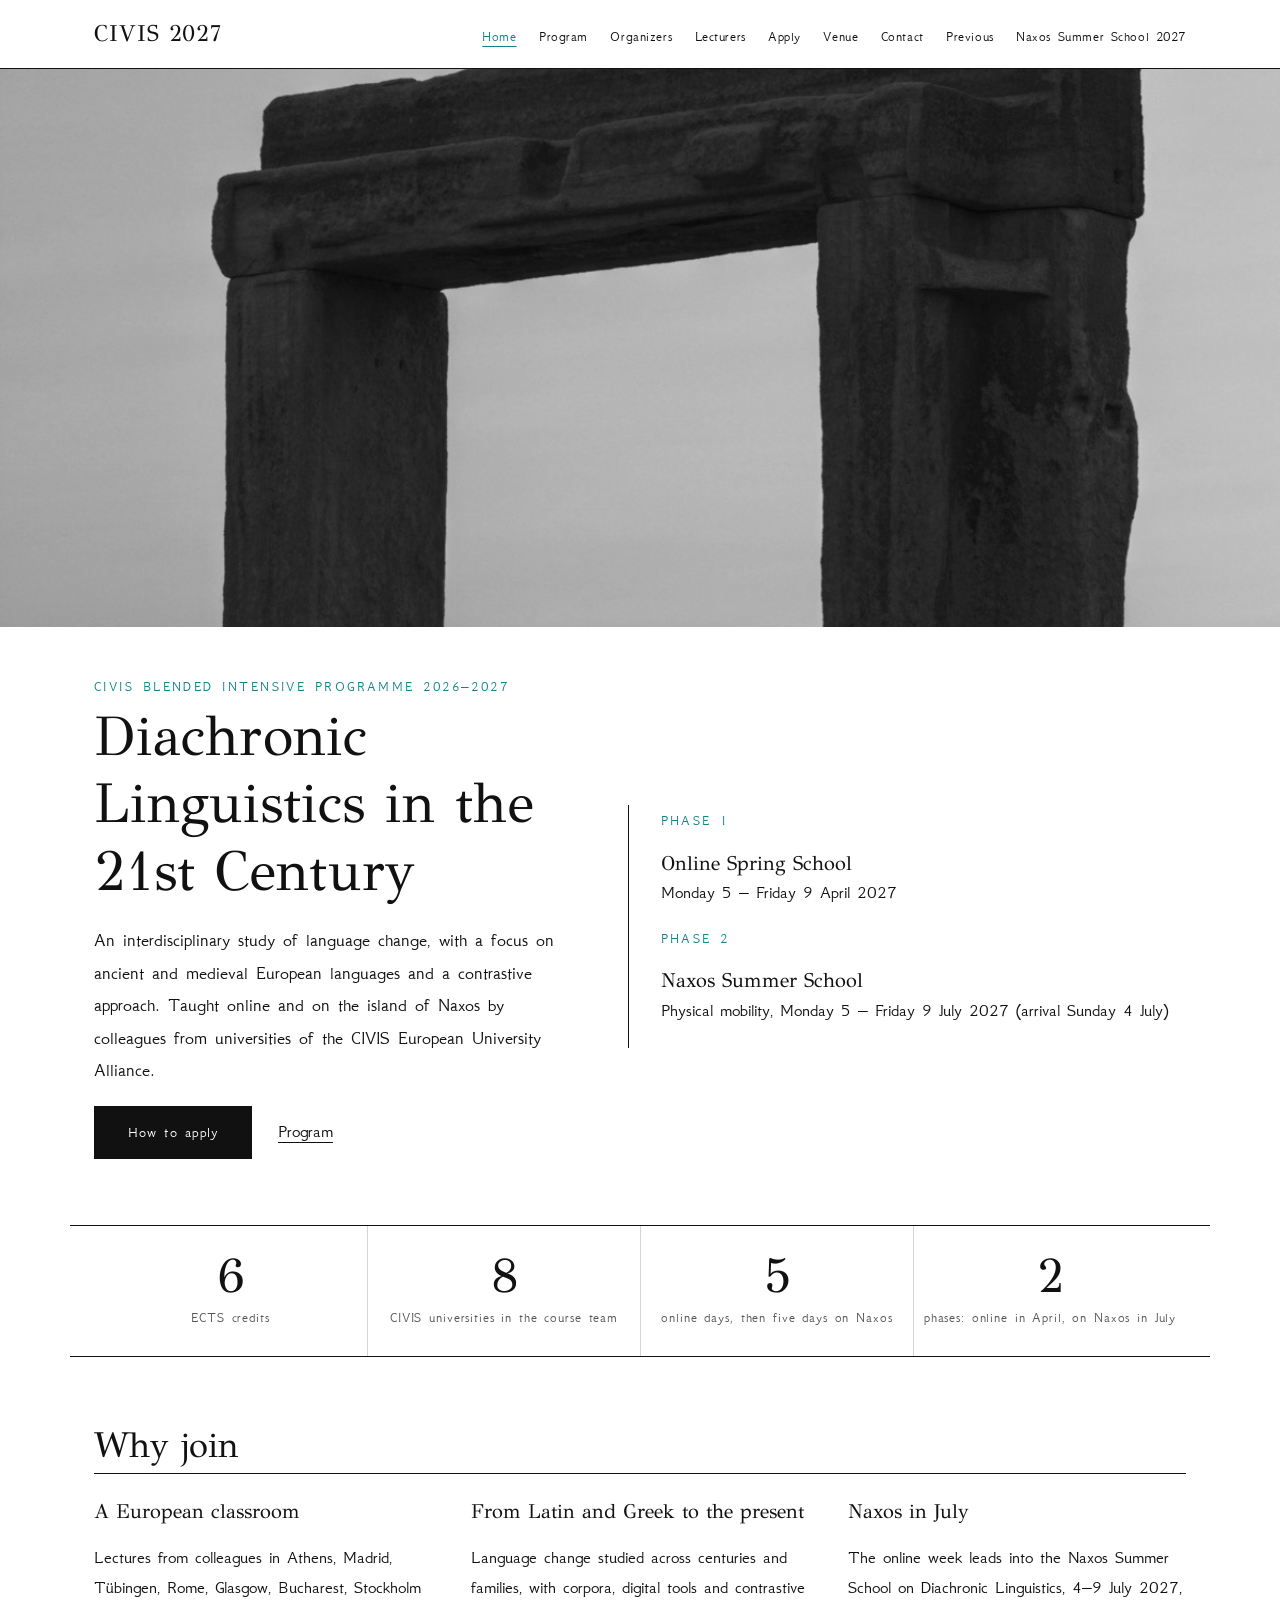
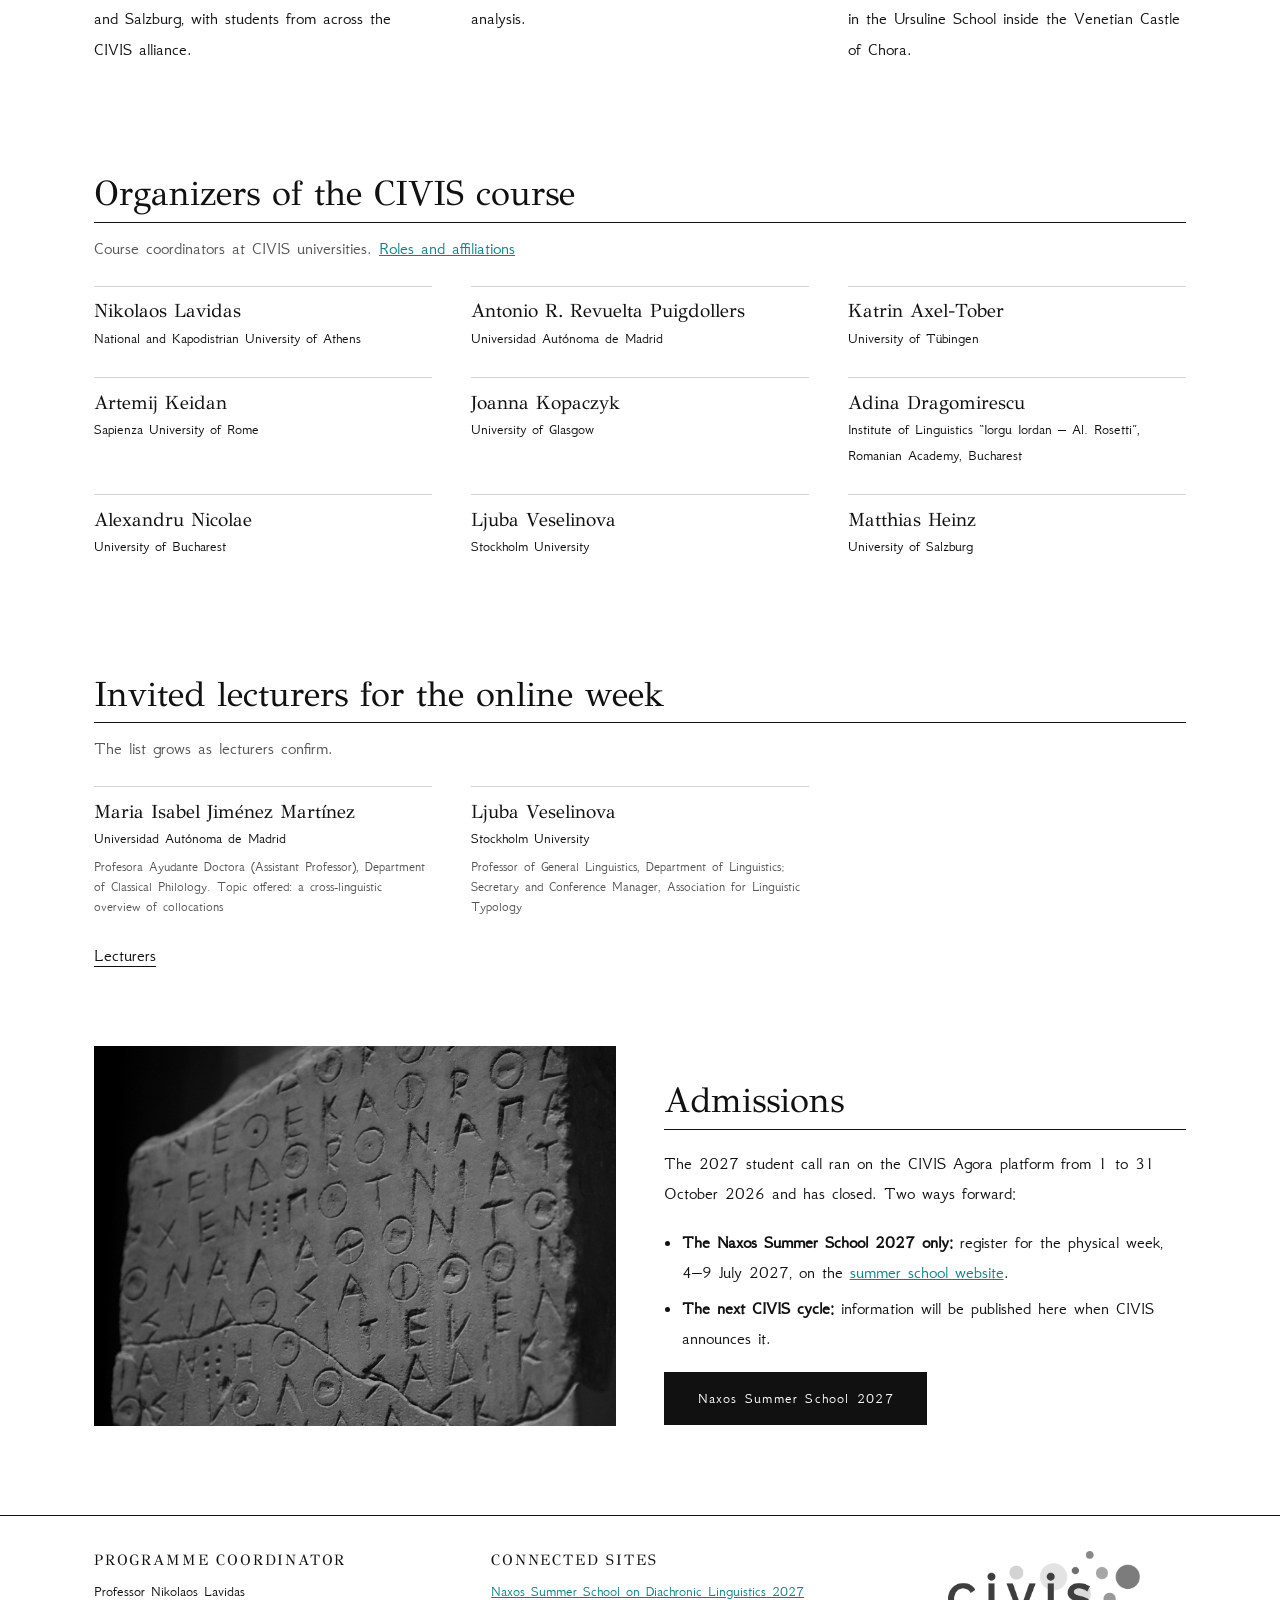
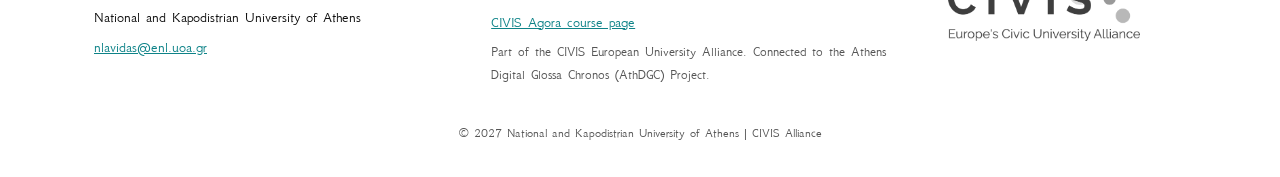
==== index.html @ cedac1d0 "CIVIS Diachronic Linguistics 2026-2027 site" ====
<!DOCTYPE html>
<html lang="en">
<head>
<meta charset="UTF-8">
<meta name="viewport" content="width=device-width, initial-scale=1.0">
<meta name="author" content="Lavidas">
<meta name="description" content="CIVIS Blended Intensive Programme Diachronic Linguistics in the 21st Century, 2026-2027: online Spring School 5-9 April 2027 and the Naxos Summer School, 4-9 July 2027.">
<title>Diachronic Linguistics in the 21st Century | CIVIS Diachronic Linguistics 2027</title>
<link rel="icon" type="image/png" href="assets/logos/favicon.png">
<link rel="preconnect" href="https://fonts.googleapis.com">
<link rel="preconnect" href="https://fonts.gstatic.com" crossorigin>
<link rel="stylesheet" href="https://fonts.googleapis.com/css2?family=GFS+Didot&family=GFS+Neohellenic:ital,wght@0,400;0,700;1,400&display=swap">
<link rel="stylesheet" href="style.css">
</head>
<body>
<header class="top">
  <div class="bar">
    <a href="index.html" class="mark">CIVIS 2027</a>
    <nav><ul>
        <li><a href="index.html" class="active">Home</a></li>
        <li><a href="program.html">Program</a></li>
        <li><a href="organizers.html">Organizers</a></li>
        <li><a href="speakers.html">Lecturers</a></li>
        <li><a href="registration.html">Apply</a></li>
        <li><a href="venue.html">Venue</a></li>
        <li><a href="contact.html">Contact</a></li>
        <li><a href="previous.html">Previous</a></li>
        <li><a href="https://athdgc.github.io/naxos-summer-school-2027/">Naxos Summer School 2027</a></li>
    </ul></nav>
  </div>
</header>

<section class="herophoto"><img class="bw" src="assets/images/stefanos-nt-aoDWMt2sWPo-unsplash.jpg" alt="The Portara of Naxos"></section>
<section class="intro">
  <div class="intro-grid">
    <div>
      <p class="eyebrow">CIVIS Blended Intensive Programme 2026&ndash;2027</p>
      <h1>Diachronic Linguistics in the 21st Century</h1>
      <p class="lead">An interdisciplinary study of language change, with a focus on ancient and medieval European languages and a contrastive approach. Taught online and on the island of Naxos by colleagues from universities of the CIVIS European University Alliance.</p>
      <p><a class="btn" href="registration.html">How to apply</a> <a class="textlink" href="program.html">Program</a></p>
    </div>
    <div class="phasebox">
      <p class="eyebrow">Phase 1</p>
      <h3>Online Spring School</h3>
      <p>Monday 5 &ndash; Friday 9 April 2027</p>
      <p class="eyebrow">Phase 2</p>
      <h3>Naxos Summer School</h3>
      <p>Physical mobility, Monday 5 &ndash; Friday 9 July 2027 (arrival Sunday 4 July)</p>
    </div>
  </div>
</section>
<section class="stats">
  <div><span>6</span><p>ECTS credits</p></div>
  <div><span>8</span><p>CIVIS universities in the course team</p></div>
  <div><span>5</span><p>online days, then five days on Naxos</p></div>
  <div><span>2</span><p>phases: online in April, on Naxos in July</p></div>
</section>
<section class="band">
  <h2>Why join</h2>
  <div class="three">
    <div><h3>A European classroom</h3><p>Lectures from colleagues in Athens, Madrid, T&uuml;bingen, Rome, Glasgow, Bucharest, Stockholm and Salzburg, with students from across the CIVIS alliance.</p></div>
    <div><h3>From Latin and Greek to the present</h3><p>Language change studied across centuries and families, with corpora, digital tools and contrastive analysis.</p></div>
    <div><h3>Naxos in July</h3><p>The online week leads into the Naxos Summer School on Diachronic Linguistics, 4&ndash;9 July 2027, in the Ursuline School inside the Venetian Castle of Chora.</p></div>
  </div>
</section>
<section class="band">
  <h2>Organizers of the CIVIS course</h2>
  <p class="sub">Course coordinators at CIVIS universities. <a href="organizers.html">Roles and affiliations</a></p>
  <div class="people"><div class="person"><h3>Nikolaos Lavidas</h3><p class="aff">National and Kapodistrian University of Athens</p></div><div class="person"><h3>Antonio R. Revuelta Puigdollers</h3><p class="aff">Universidad Autónoma de Madrid</p></div><div class="person"><h3>Katrin Axel-Tober</h3><p class="aff">University of Tübingen</p></div><div class="person"><h3>Artemij Keidan</h3><p class="aff">Sapienza University of Rome</p></div><div class="person"><h3>Joanna Kopaczyk</h3><p class="aff">University of Glasgow</p></div><div class="person"><h3>Adina Dragomirescu</h3><p class="aff">Institute of Linguistics “Iorgu Iordan – Al. Rosetti”, Romanian Academy, Bucharest</p></div><div class="person"><h3>Alexandru Nicolae</h3><p class="aff">University of Bucharest</p></div><div class="person"><h3>Ljuba Veselinova</h3><p class="aff">Stockholm University</p></div><div class="person"><h3>Matthias Heinz</h3><p class="aff">University of Salzburg</p></div></div>
</section>
<section class="band">
  <h2>Invited lecturers for the online week</h2>
  <p class="sub">The list grows as lecturers confirm.</p>
  <div class="people"><div class="person"><h3>Maria Isabel Jiménez Martínez</h3><p class="aff">Universidad Autónoma de Madrid</p><p class="role">Profesora Ayudante Doctora (Assistant Professor), Department of Classical Philology. Topic offered: a cross-linguistic overview of collocations</p></div><div class="person"><h3>Ljuba Veselinova</h3><p class="aff">Stockholm University</p><p class="role">Professor of General Linguistics, Department of Linguistics; Secretary and Conference Manager, Association for Linguistic Typology</p></div></div>
  <p><a class="textlink" href="speakers.html">Lecturers</a></p>
</section>
<section class="band split">
  <div><img class="bw" src="assets/images/andy-kennedy-IU37SzWsgnc-unsplash.jpg" alt="An ancient Greek inscription in stone"></div>
  <div>
    <h2>Admissions</h2>
    <p>The 2027 student call ran on the CIVIS Agora platform from 1 to 31 October 2026 and has closed. Two ways forward:</p>
    <ul class="plain">
      <li><strong>The Naxos Summer School 2027 only:</strong> register for the physical week, 4&ndash;9 July 2027, on the <a href="https://athdgc.github.io/naxos-summer-school-2027/">summer school website</a>.</li>
      <li><strong>The next CIVIS cycle:</strong> information will be published here when CIVIS announces it.</li>
    </ul>
    <p><a class="btn" href="https://athdgc.github.io/naxos-summer-school-2027/">Naxos Summer School 2027</a></p>
  </div>
</section>

<footer>
  <div class="foot">
    <div>
      <h4>Programme coordinator</h4>
      <p>Professor Nikolaos Lavidas<br>National and Kapodistrian University of Athens</p>
      <p><a href="mailto:nlavidas@enl.uoa.gr">nlavidas@enl.uoa.gr</a></p>
    </div>
    <div>
      <h4>Connected sites</h4>
      <p><a href="https://athdgc.github.io/naxos-summer-school-2027/">Naxos Summer School on Diachronic Linguistics 2027</a></p>
      <p><a href="https://civis-agora.widening.eu/offering/46/2269" target="_blank" rel="noopener">CIVIS Agora course page</a></p>
      <p class="small">Part of the CIVIS European University Alliance. Connected to the Athens Digital Glossa Chronos (AthDGC) Project.</p>
    </div>
    <div class="flogos">
      <a href="https://civis.eu" target="_blank" rel="noopener"><img class="bw" src="assets/logos/civis-large---.png" alt="CIVIS European University Alliance logo"></a>
    </div>
  </div>
  <p class="copy">&copy; 2027 National and Kapodistrian University of Athens | CIVIS Alliance</p>
</footer>
</body>
</html>
---- style.css ----
/* Naxos Summer School 2027 */
:root{--ink:#111;--soft:#555;--rule:#d4d4d4;--accent:#0E8388}
*{box-sizing:border-box}
html{-webkit-text-size-adjust:100%}
body{margin:0;background:#fff;color:var(--ink);font-family:"GFS Neohellenic","Gentium Plus",Georgia,serif;font-size:18px;line-height:1.7}
h1,h2,h3,h4{font-family:"GFS Didot","Gentium Plus",Georgia,serif;font-weight:400;color:var(--ink);line-height:1.2}
h1{font-size:clamp(2.2rem,4.6vw,3.5rem);margin:.3rem 0 1rem;letter-spacing:.005em}
h2{font-size:clamp(1.6rem,3vw,2.2rem);margin:3rem 0 1rem;padding-bottom:.4rem;border-bottom:1px solid var(--ink)}
h3{font-size:1.25rem;margin:1.6rem 0 .3rem}
h4{font-size:.95rem;letter-spacing:.12em;text-transform:uppercase;margin:0 0 .6rem}
a{color:var(--accent)}
img{max-width:100%}
.bw{filter:grayscale(1) contrast(1.06)}
.top{position:sticky;top:0;z-index:20;background:#fff;border-bottom:1px solid var(--ink)}
.bar{max-width:1140px;margin:0 auto;padding:.9rem 1.5rem;display:flex;flex-wrap:wrap;align-items:baseline;justify-content:space-between;gap:.4rem 2rem}
.mark{font-family:"GFS Didot",Georgia,serif;font-size:1.45rem;color:var(--ink);text-decoration:none;letter-spacing:.04em}
nav ul{list-style:none;margin:0;padding:0;display:flex;flex-wrap:wrap;gap:.2rem 1.4rem}
nav a{color:var(--ink);text-decoration:none;font-size:.9rem;letter-spacing:.04em}
nav a:hover,nav a.active{color:var(--accent);text-decoration:underline;text-underline-offset:5px}
.herophoto img{width:100%;height:min(62vh,560px);object-fit:cover;object-position:center 40%;display:block}
.intro{max-width:1140px;margin:0 auto;padding:3rem 1.5rem 2rem}
.intro-grid{display:grid;grid-template-columns:1fr 1.15fr;gap:3rem;align-items:center}
.intro-logo img{width:100%;height:auto;filter:grayscale(1) contrast(1.35) brightness(1.07);mix-blend-mode:multiply}
.eyebrow{font-size:.85rem;letter-spacing:.18em;text-transform:uppercase;color:var(--accent);margin:0}
.lead{font-size:1.2rem;color:var(--ink)}
.btn{display:inline-block;background:var(--ink);color:#fff;text-decoration:none;padding:.85rem 2.1rem;letter-spacing:.08em;font-size:.95rem;margin-right:1.2rem}
.btn:hover{background:var(--accent)}
.textlink{color:var(--ink);text-underline-offset:5px}
.stats{max-width:1140px;margin:1rem auto 0;padding:0 1.5rem;display:grid;grid-template-columns:repeat(4,1fr);border-top:1px solid var(--ink);border-bottom:1px solid var(--ink)}
.stats div{padding:1.6rem .5rem;text-align:center;border-left:1px solid var(--rule)}
.stats div:first-child{border-left:0}
.stats span{display:block;font-family:"GFS Didot",Georgia,serif;font-size:3rem;line-height:1}
.stats p{margin:.4rem 0 0;font-size:.9rem;letter-spacing:.06em;color:var(--soft)}
.band{max-width:1140px;margin:0 auto;padding:1rem 1.5rem 1.5rem}
.band h2{margin-top:3.2rem}
.sub{color:var(--soft);margin-top:-.4rem}
.three{display:grid;grid-template-columns:repeat(3,1fr);gap:2.4rem}
.three h3{margin-top:.6rem}
.insts{display:grid;grid-template-columns:repeat(4,1fr);gap:2rem;margin:1.4rem 0}
.inst img{height:72px;width:auto;max-width:100%;object-fit:contain;display:block;margin-bottom:.8rem}
.inst h3{font-size:1.05rem;margin:.2rem 0}
.inst p{font-size:.9rem;color:var(--soft);margin:.2rem 0}
.people{display:grid;grid-template-columns:repeat(3,1fr);gap:1.6rem 2.4rem;margin:1.4rem 0}
.person{border-top:1px solid var(--rule);padding-top:.8rem}
.person h3{margin:0 0 .2rem;font-size:1.2rem}
.aff{margin:0;font-size:.95rem}
.role{margin:.3rem 0 0;font-size:.85rem;color:var(--soft);line-height:1.5}
.split{display:grid;grid-template-columns:1fr 1fr;gap:3rem;align-items:center}
.split img{width:100%;height:380px;object-fit:cover;display:block}
.plain{padding-left:1.1rem}
.plain li{margin:.3rem 0}
.fees{border-collapse:collapse;width:100%;margin:1rem 0;font-size:1rem}
.fees th{text-align:left;font-weight:400;font-family:"GFS Didot",Georgia,serif;border-bottom:1px solid var(--ink);padding:.5rem .8rem .5rem 0}
.fees td{border-bottom:1px solid var(--rule);padding:.7rem .8rem .7rem 0;vertical-align:top}
.ects-note{text-align:center;font-size:.8rem;color:var(--soft);font-style:italic;margin:2.5rem 1rem}
.plainpage{max-width:820px;margin:0 auto;padding:3rem 1.5rem 3rem}
.plainpage .insts{grid-template-columns:repeat(2,1fr)}
.two{display:grid;grid-template-columns:repeat(2,1fr);gap:0 2.4rem}
.wide{width:100%;height:340px;object-fit:cover;display:block;margin:1.4rem 0}
.course{border-top:1px solid var(--rule);padding:1rem 0}
.small{font-size:.85rem;color:var(--soft)}
footer{border-top:1px solid var(--ink);margin-top:3rem}
.foot{max-width:1140px;margin:0 auto;padding:2.2rem 1.5rem 1rem;display:grid;grid-template-columns:1.2fr 1.4fr .8fr;gap:2.5rem;font-size:.95rem}
.foot p{margin:.3rem 0}
.flogos img{height:90px;width:auto}
.copy{text-align:center;font-size:.8rem;color:var(--soft);margin:0;padding:1rem 1rem 2rem}
@media (max-width:860px){.intro-grid,.split,.three,.two,.foot{grid-template-columns:1fr}.insts,.people{grid-template-columns:repeat(2,1fr)}.stats{grid-template-columns:repeat(2,1fr)}.stats div:nth-child(3){border-left:0}.split img{height:260px}}
@media (max-width:520px){body{font-size:17px}.insts,.people,.plainpage .insts{grid-template-columns:1fr}}

.phasebox{padding:.2rem 0 .2rem 2rem;border-left:1px solid var(--ink)}
.phasebox h3{margin:.2rem 0 .1rem}
.phasebox p{margin:.1rem 0 1.2rem}
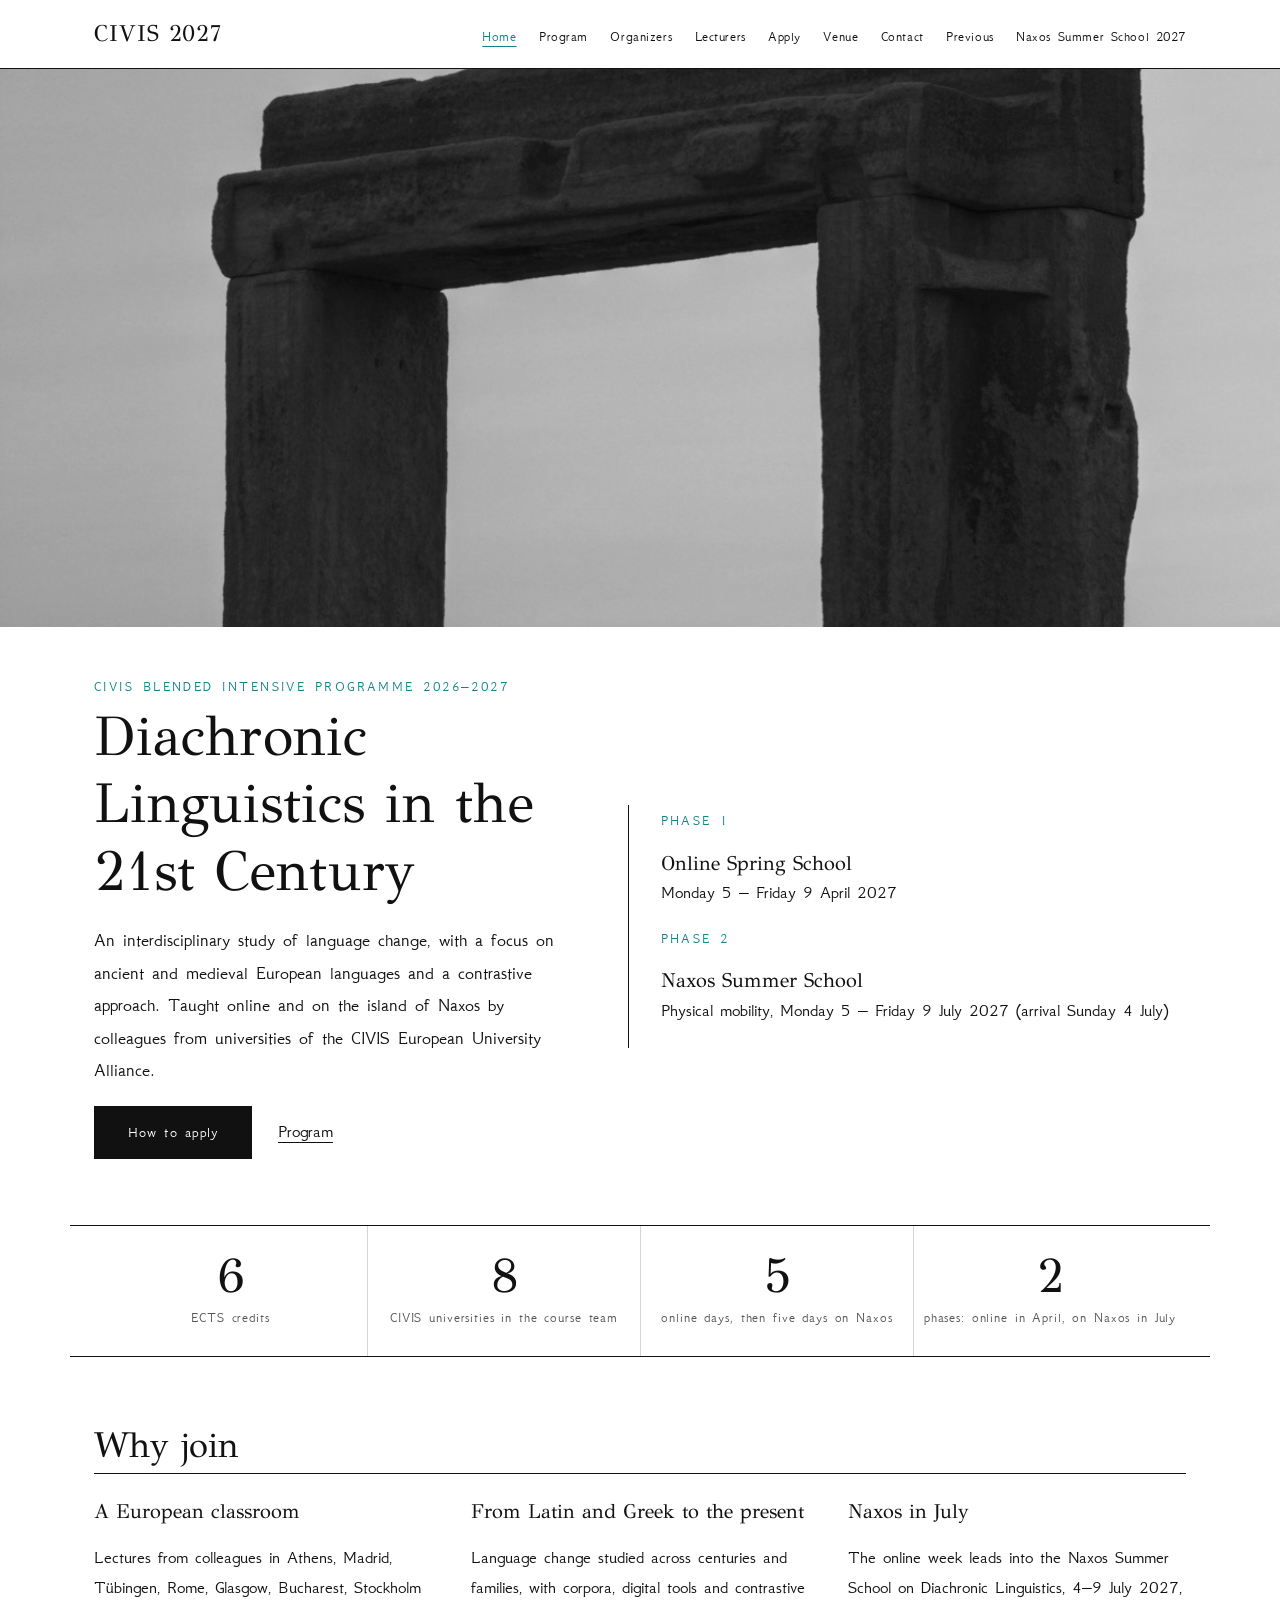
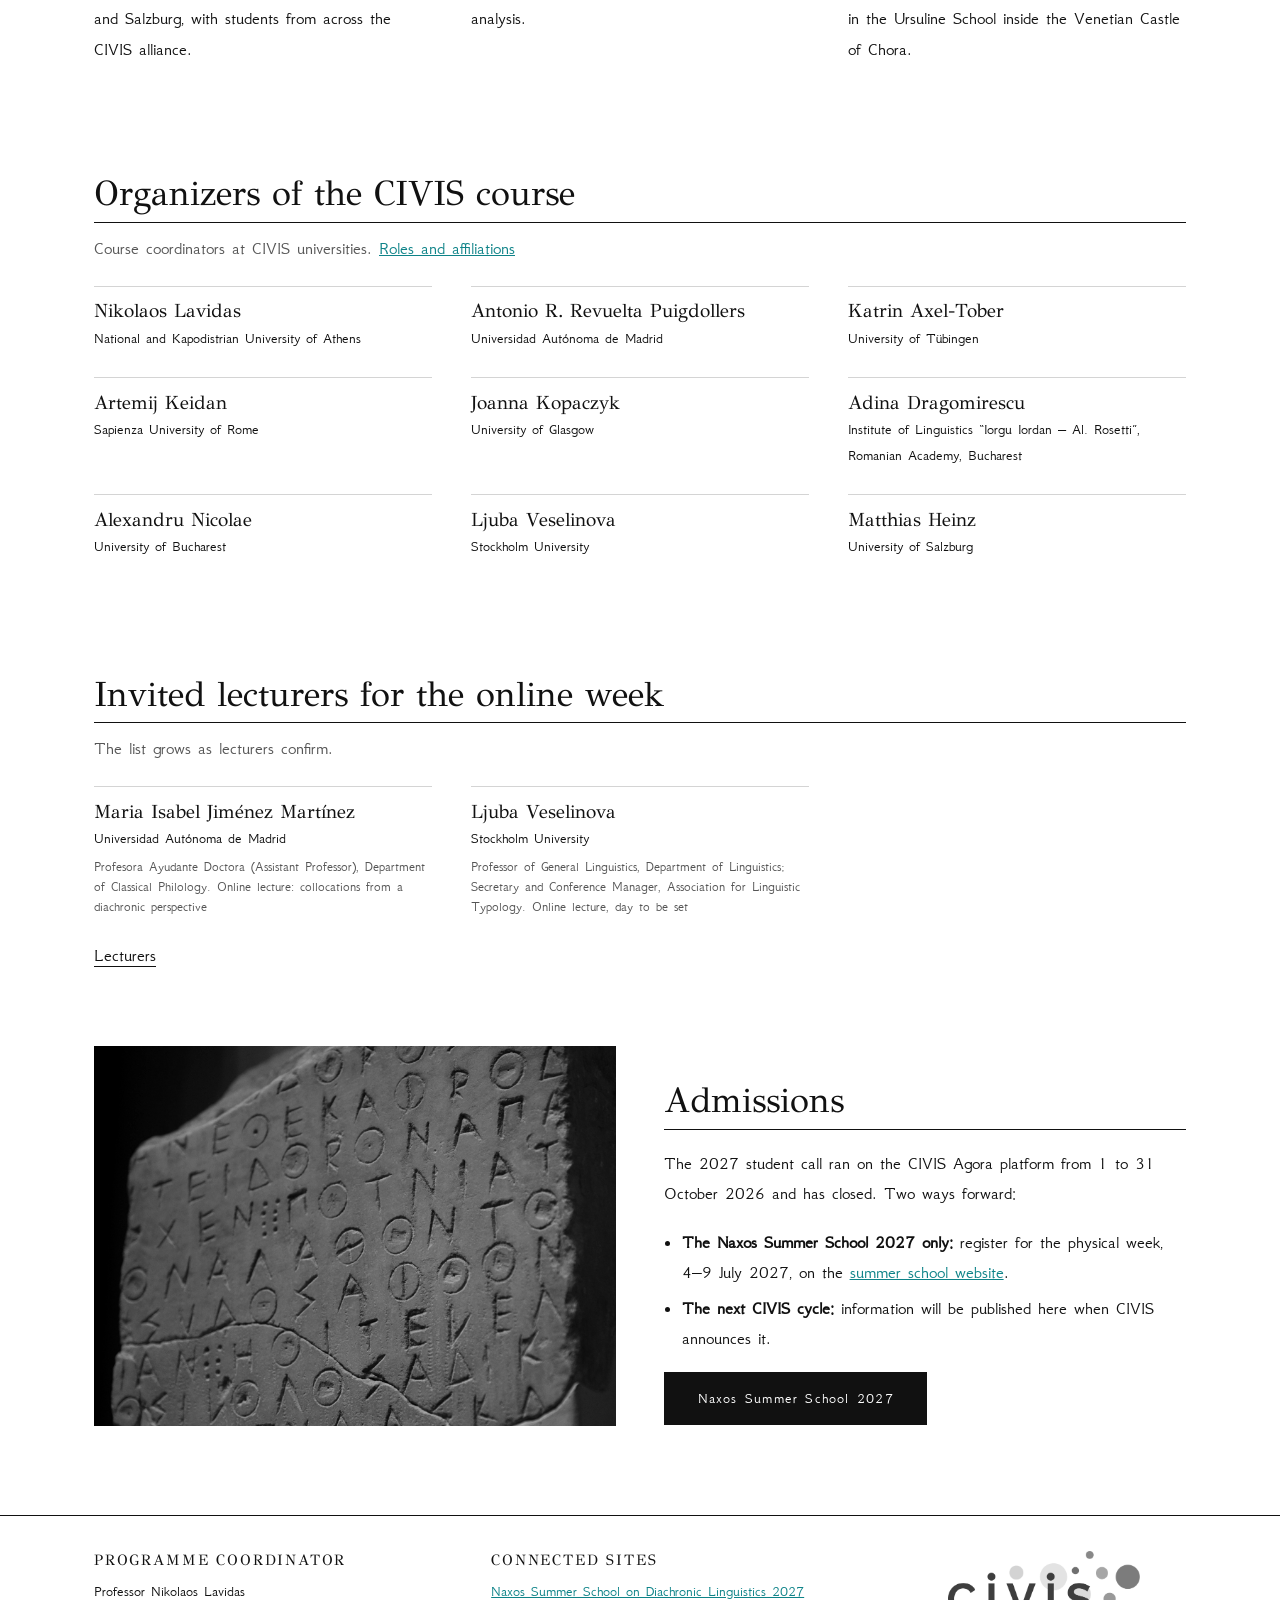
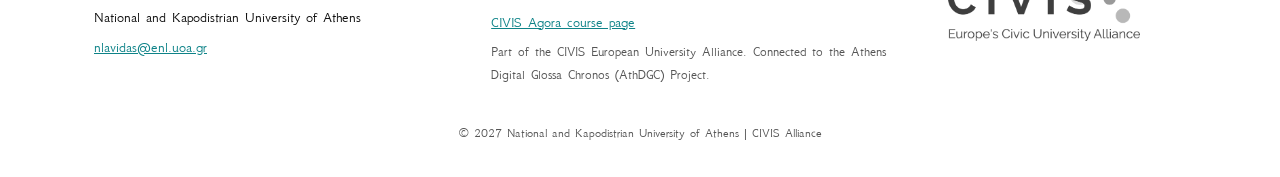
==== commit 5206fdbf: "Online lecturers confirmed" ====
--- a/index.html
+++ b/index.html
@@ -71,7 +71,7 @@
 <section class="band">
   <h2>Invited lecturers for the online week</h2>
   <p class="sub">The list grows as lecturers confirm.</p>
-  <div class="people"><div class="person"><h3>Maria Isabel Jiménez Martínez</h3><p class="aff">Universidad Autónoma de Madrid</p><p class="role">Profesora Ayudante Doctora (Assistant Professor), Department of Classical Philology. Topic offered: a cross-linguistic overview of collocations</p></div><div class="person"><h3>Ljuba Veselinova</h3><p class="aff">Stockholm University</p><p class="role">Professor of General Linguistics, Department of Linguistics; Secretary and Conference Manager, Association for Linguistic Typology</p></div></div>
+  <div class="people"><div class="person"><h3>Maria Isabel Jiménez Martínez</h3><p class="aff">Universidad Autónoma de Madrid</p><p class="role">Profesora Ayudante Doctora (Assistant Professor), Department of Classical Philology. Online lecture: collocations from a diachronic perspective</p></div><div class="person"><h3>Ljuba Veselinova</h3><p class="aff">Stockholm University</p><p class="role">Professor of General Linguistics, Department of Linguistics; Secretary and Conference Manager, Association for Linguistic Typology. Online lecture, day to be set</p></div></div>
   <p><a class="textlink" href="speakers.html">Lecturers</a></p>
 </section>
 <section class="band split">
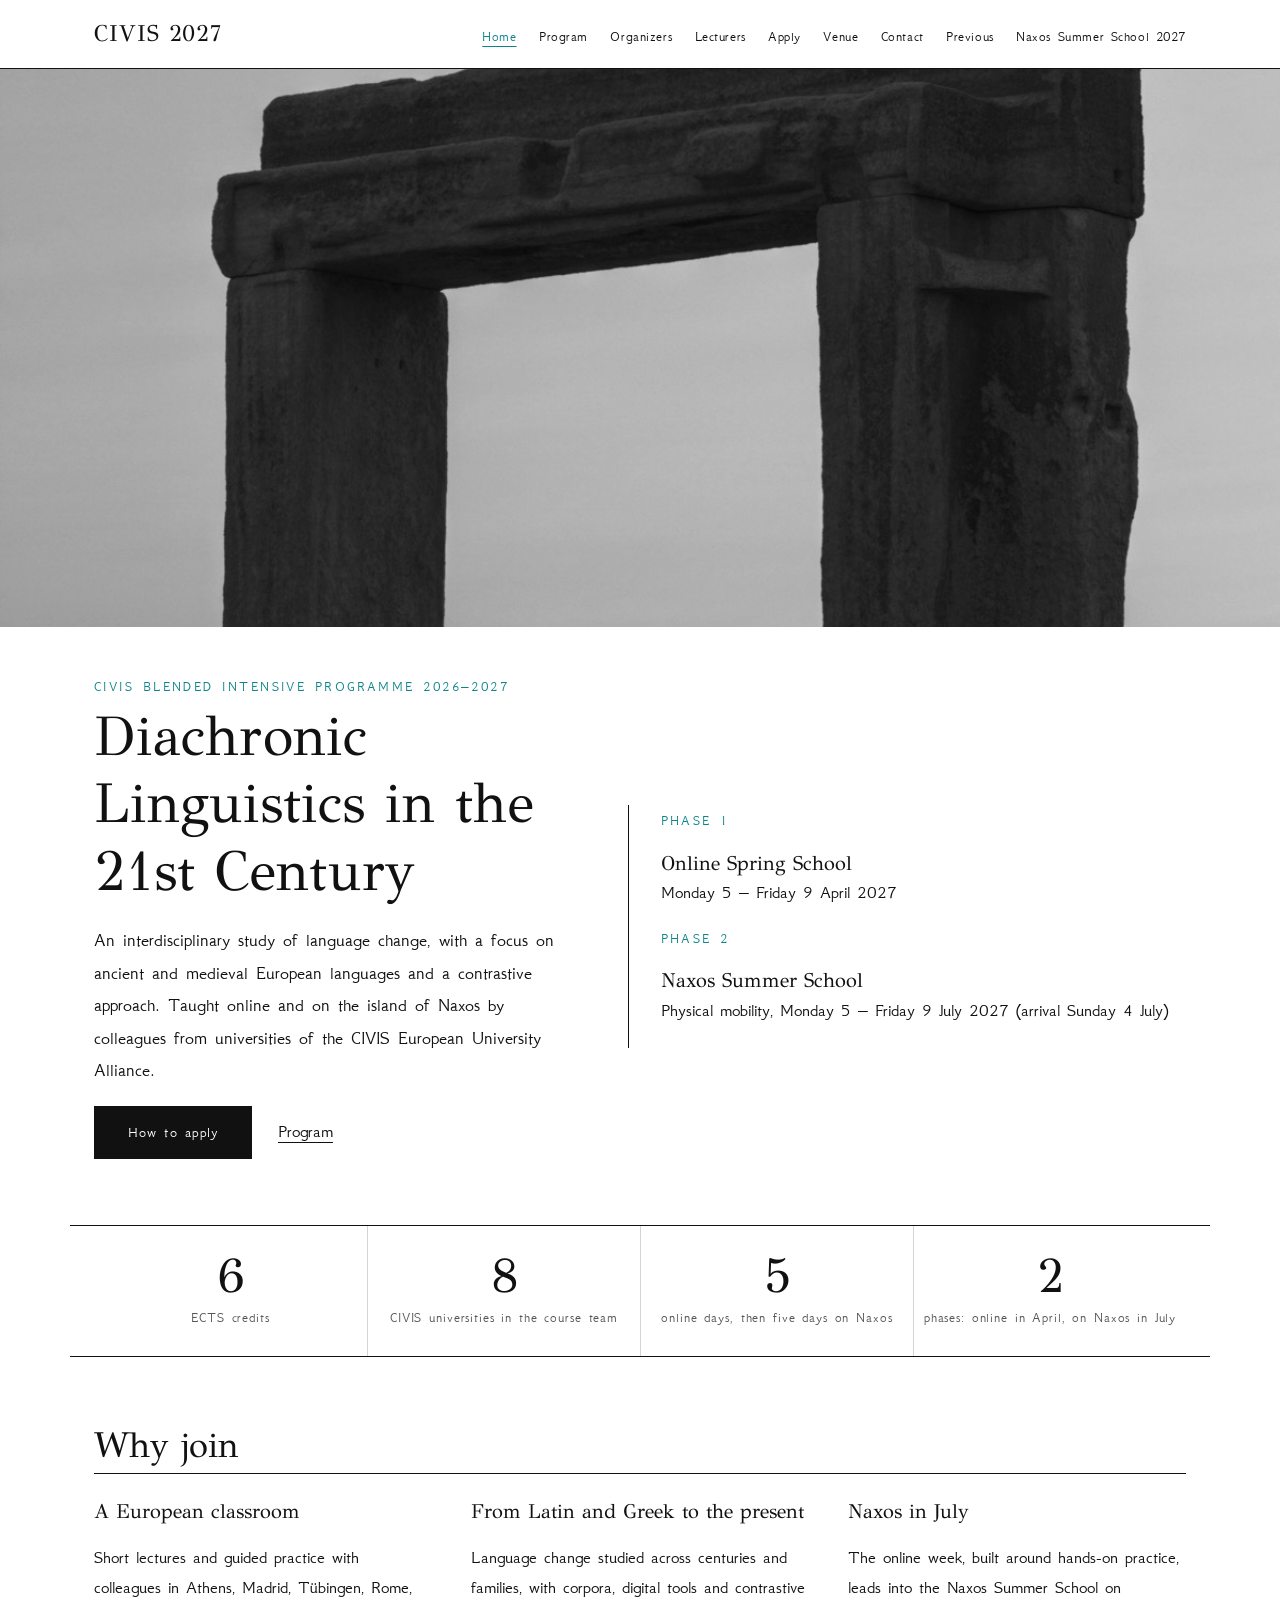
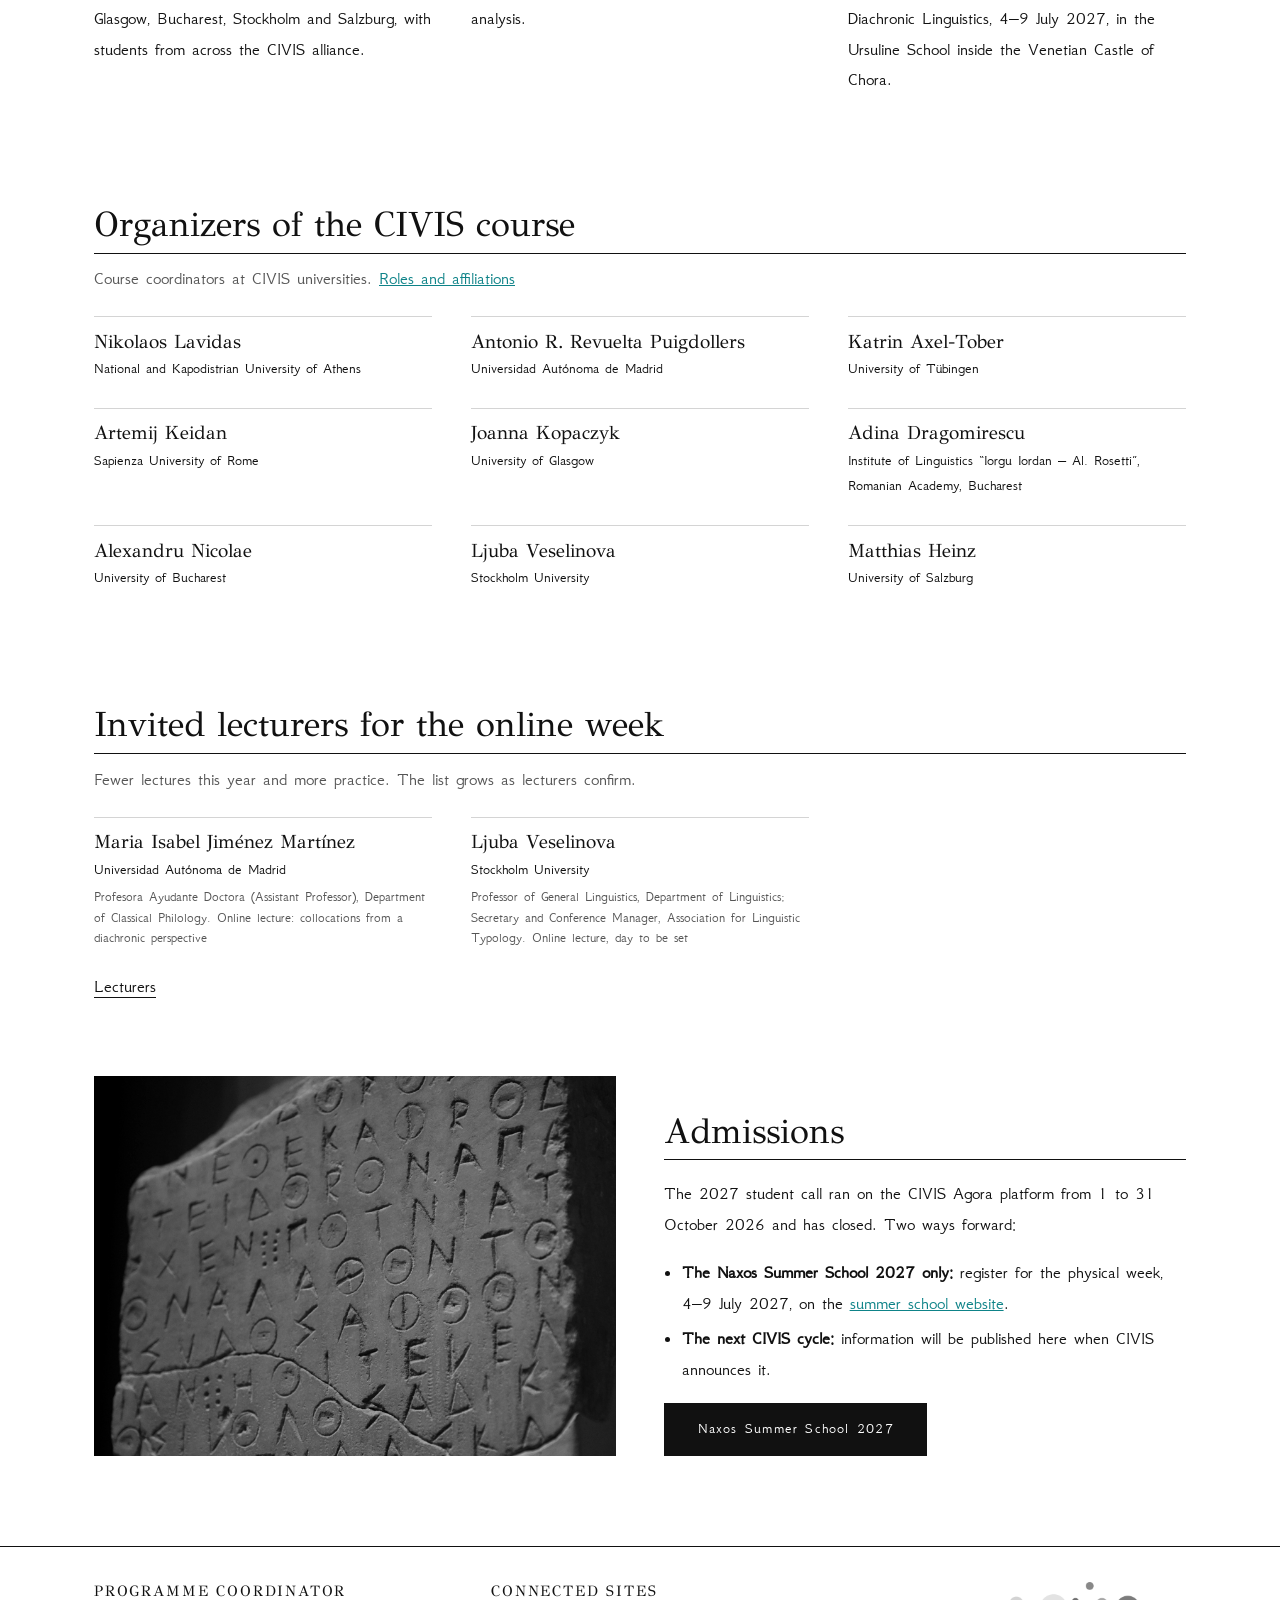
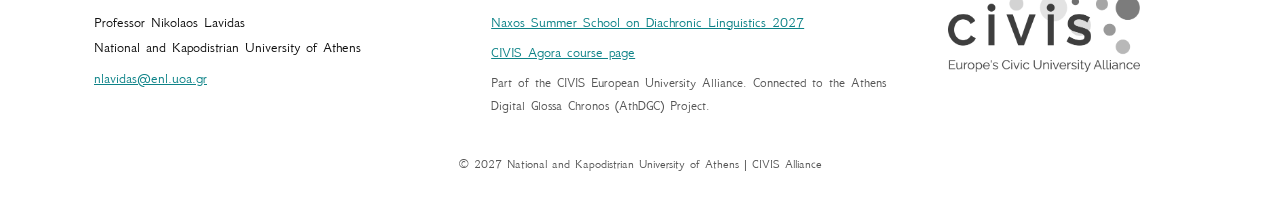
==== commit 04c3e3c3: "Online week: fewer lectures, more practice" ====
--- a/index.html
+++ b/index.html
@@ -58,9 +58,9 @@
 <section class="band">
   <h2>Why join</h2>
   <div class="three">
-    <div><h3>A European classroom</h3><p>Lectures from colleagues in Athens, Madrid, T&uuml;bingen, Rome, Glasgow, Bucharest, Stockholm and Salzburg, with students from across the CIVIS alliance.</p></div>
+    <div><h3>A European classroom</h3><p>Short lectures and guided practice with colleagues in Athens, Madrid, T&uuml;bingen, Rome, Glasgow, Bucharest, Stockholm and Salzburg, with students from across the CIVIS alliance.</p></div>
     <div><h3>From Latin and Greek to the present</h3><p>Language change studied across centuries and families, with corpora, digital tools and contrastive analysis.</p></div>
-    <div><h3>Naxos in July</h3><p>The online week leads into the Naxos Summer School on Diachronic Linguistics, 4&ndash;9 July 2027, in the Ursuline School inside the Venetian Castle of Chora.</p></div>
+    <div><h3>Naxos in July</h3><p>The online week, built around hands-on practice, leads into the Naxos Summer School on Diachronic Linguistics, 4&ndash;9 July 2027, in the Ursuline School inside the Venetian Castle of Chora.</p></div>
   </div>
 </section>
 <section class="band">
@@ -70,7 +70,7 @@
 </section>
 <section class="band">
   <h2>Invited lecturers for the online week</h2>
-  <p class="sub">The list grows as lecturers confirm.</p>
+  <p class="sub">Fewer lectures this year and more practice. The list grows as lecturers confirm.</p>
   <div class="people"><div class="person"><h3>Maria Isabel Jiménez Martínez</h3><p class="aff">Universidad Autónoma de Madrid</p><p class="role">Profesora Ayudante Doctora (Assistant Professor), Department of Classical Philology. Online lecture: collocations from a diachronic perspective</p></div><div class="person"><h3>Ljuba Veselinova</h3><p class="aff">Stockholm University</p><p class="role">Professor of General Linguistics, Department of Linguistics; Secretary and Conference Manager, Association for Linguistic Typology. Online lecture, day to be set</p></div></div>
   <p><a class="textlink" href="speakers.html">Lecturers</a></p>
 </section>
